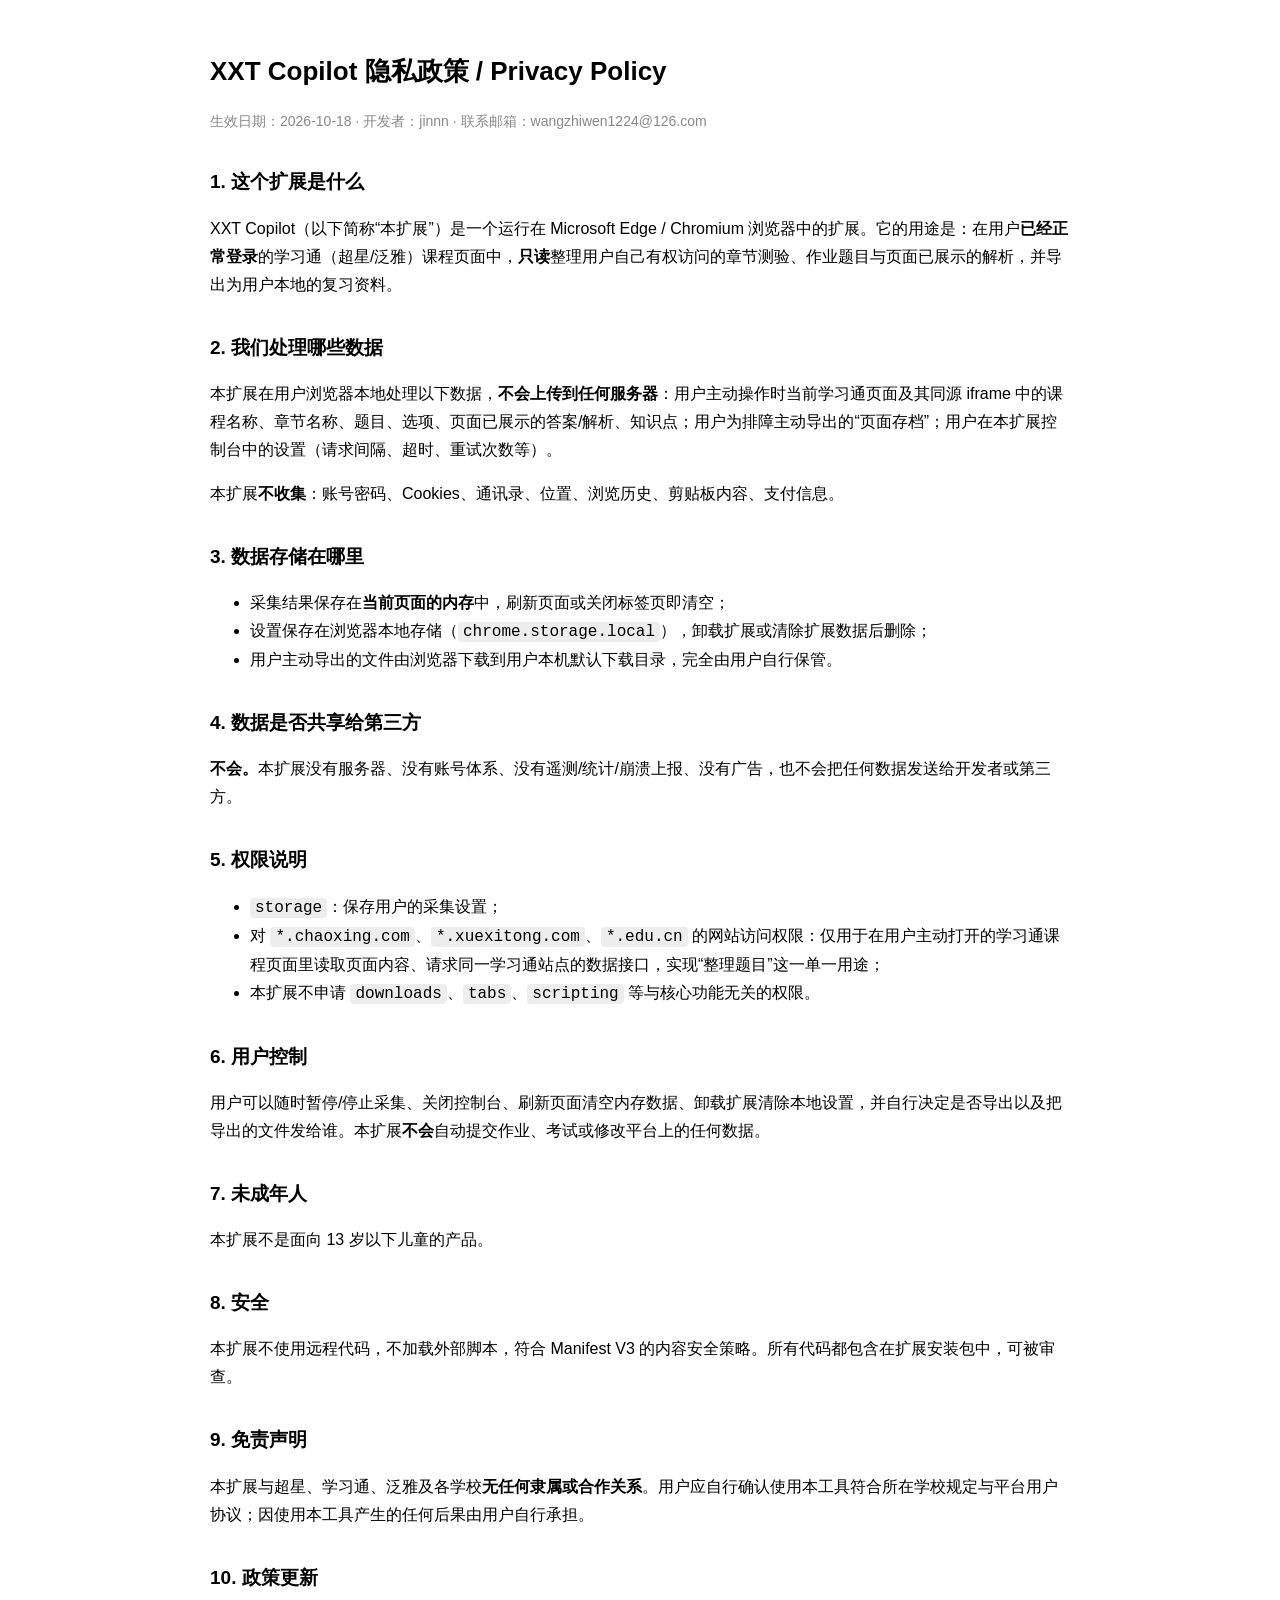
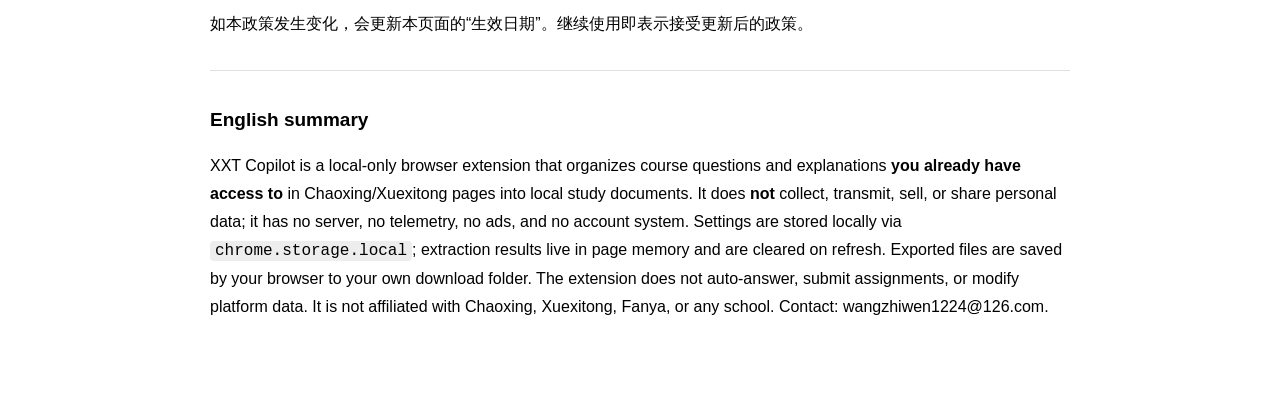
==== docs/index.html @ 4da31ac9 "Update privacy policy with publisher jinnn and contact email; add privacy page index for GitHub Page" ====
<!DOCTYPE html>
<html lang="zh-CN">
<head>
  <meta charset="utf-8">
  <meta name="viewport" content="width=device-width, initial-scale=1">
  <title>XXT Copilot 隐私政策 / Privacy Policy</title>
  <style>
    :root { color-scheme: light dark; }
    body { max-width: 860px; margin: 0 auto; padding: 32px 20px 64px; font: 16px/1.75 -apple-system, BlinkMacSystemFont, "Segoe UI", "Microsoft YaHei", sans-serif; }
    h1 { font-size: 26px; margin-bottom: 4px; }
    h2 { font-size: 19px; margin-top: 32px; }
    .meta { color: #888; font-size: 14px; }
    code { background: rgba(127,127,127,.14); padding: 1px 5px; border-radius: 4px; }
    hr { border: 0; border-top: 1px solid rgba(127,127,127,.25); margin: 32px 0; }
    @media (prefers-color-scheme: dark) { body { background: #17171f; color: #e8e8ef; } }
  </style>
</head>
<body>
  <h1>XXT Copilot 隐私政策 / Privacy Policy</h1>
  <p class="meta">生效日期：2026-10-18 · 开发者：jinnn · 联系邮箱：wangzhiwen1224@126.com</p>

  <h2>1. 这个扩展是什么</h2>
  <p>XXT Copilot（以下简称“本扩展”）是一个运行在 Microsoft Edge / Chromium 浏览器中的扩展。它的用途是：在用户<strong>已经正常登录</strong>的学习通（超星/泛雅）课程页面中，<strong>只读</strong>整理用户自己有权访问的章节测验、作业题目与页面已展示的解析，并导出为用户本地的复习资料。</p>

  <h2>2. 我们处理哪些数据</h2>
  <p>本扩展在用户浏览器本地处理以下数据，<strong>不会上传到任何服务器</strong>：用户主动操作时当前学习通页面及其同源 iframe 中的课程名称、章节名称、题目、选项、页面已展示的答案/解析、知识点；用户为排障主动导出的“页面存档”；用户在本扩展控制台中的设置（请求间隔、超时、重试次数等）。</p>
  <p>本扩展<strong>不收集</strong>：账号密码、Cookies、通讯录、位置、浏览历史、剪贴板内容、支付信息。</p>

  <h2>3. 数据存储在哪里</h2>
  <ul>
    <li>采集结果保存在<strong>当前页面的内存</strong>中，刷新页面或关闭标签页即清空；</li>
    <li>设置保存在浏览器本地存储（<code>chrome.storage.local</code>），卸载扩展或清除扩展数据后删除；</li>
    <li>用户主动导出的文件由浏览器下载到用户本机默认下载目录，完全由用户自行保管。</li>
  </ul>

  <h2>4. 数据是否共享给第三方</h2>
  <p><strong>不会。</strong>本扩展没有服务器、没有账号体系、没有遥测/统计/崩溃上报、没有广告，也不会把任何数据发送给开发者或第三方。</p>

  <h2>5. 权限说明</h2>
  <ul>
    <li><code>storage</code>：保存用户的采集设置；</li>
    <li>对 <code>*.chaoxing.com</code>、<code>*.xuexitong.com</code>、<code>*.edu.cn</code> 的网站访问权限：仅用于在用户主动打开的学习通课程页面里读取页面内容、请求同一学习通站点的数据接口，实现“整理题目”这一单一用途；</li>
    <li>本扩展不申请 <code>downloads</code>、<code>tabs</code>、<code>scripting</code> 等与核心功能无关的权限。</li>
  </ul>

  <h2>6. 用户控制</h2>
  <p>用户可以随时暂停/停止采集、关闭控制台、刷新页面清空内存数据、卸载扩展清除本地设置，并自行决定是否导出以及把导出的文件发给谁。本扩展<strong>不会</strong>自动提交作业、考试或修改平台上的任何数据。</p>

  <h2>7. 未成年人</h2>
  <p>本扩展不是面向 13 岁以下儿童的产品。</p>

  <h2>8. 安全</h2>
  <p>本扩展不使用远程代码，不加载外部脚本，符合 Manifest V3 的内容安全策略。所有代码都包含在扩展安装包中，可被审查。</p>

  <h2>9. 免责声明</h2>
  <p>本扩展与超星、学习通、泛雅及各学校<strong>无任何隶属或合作关系</strong>。用户应自行确认使用本工具符合所在学校规定与平台用户协议；因使用本工具产生的任何后果由用户自行承担。</p>

  <h2>10. 政策更新</h2>
  <p>如本政策发生变化，会更新本页面的“生效日期”。继续使用即表示接受更新后的政策。</p>

  <hr>

  <h2>English summary</h2>
  <p>XXT Copilot is a local-only browser extension that organizes course questions and explanations <strong>you already have access to</strong> in Chaoxing/Xuexitong pages into local study documents. It does <strong>not</strong> collect, transmit, sell, or share personal data; it has no server, no telemetry, no ads, and no account system. Settings are stored locally via <code>chrome.storage.local</code>; extraction results live in page memory and are cleared on refresh. Exported files are saved by your browser to your own download folder. The extension does not auto-answer, submit assignments, or modify platform data. It is not affiliated with Chaoxing, Xuexitong, Fanya, or any school. Contact: wangzhiwen1224@126.com.</p>
</body>
</html>
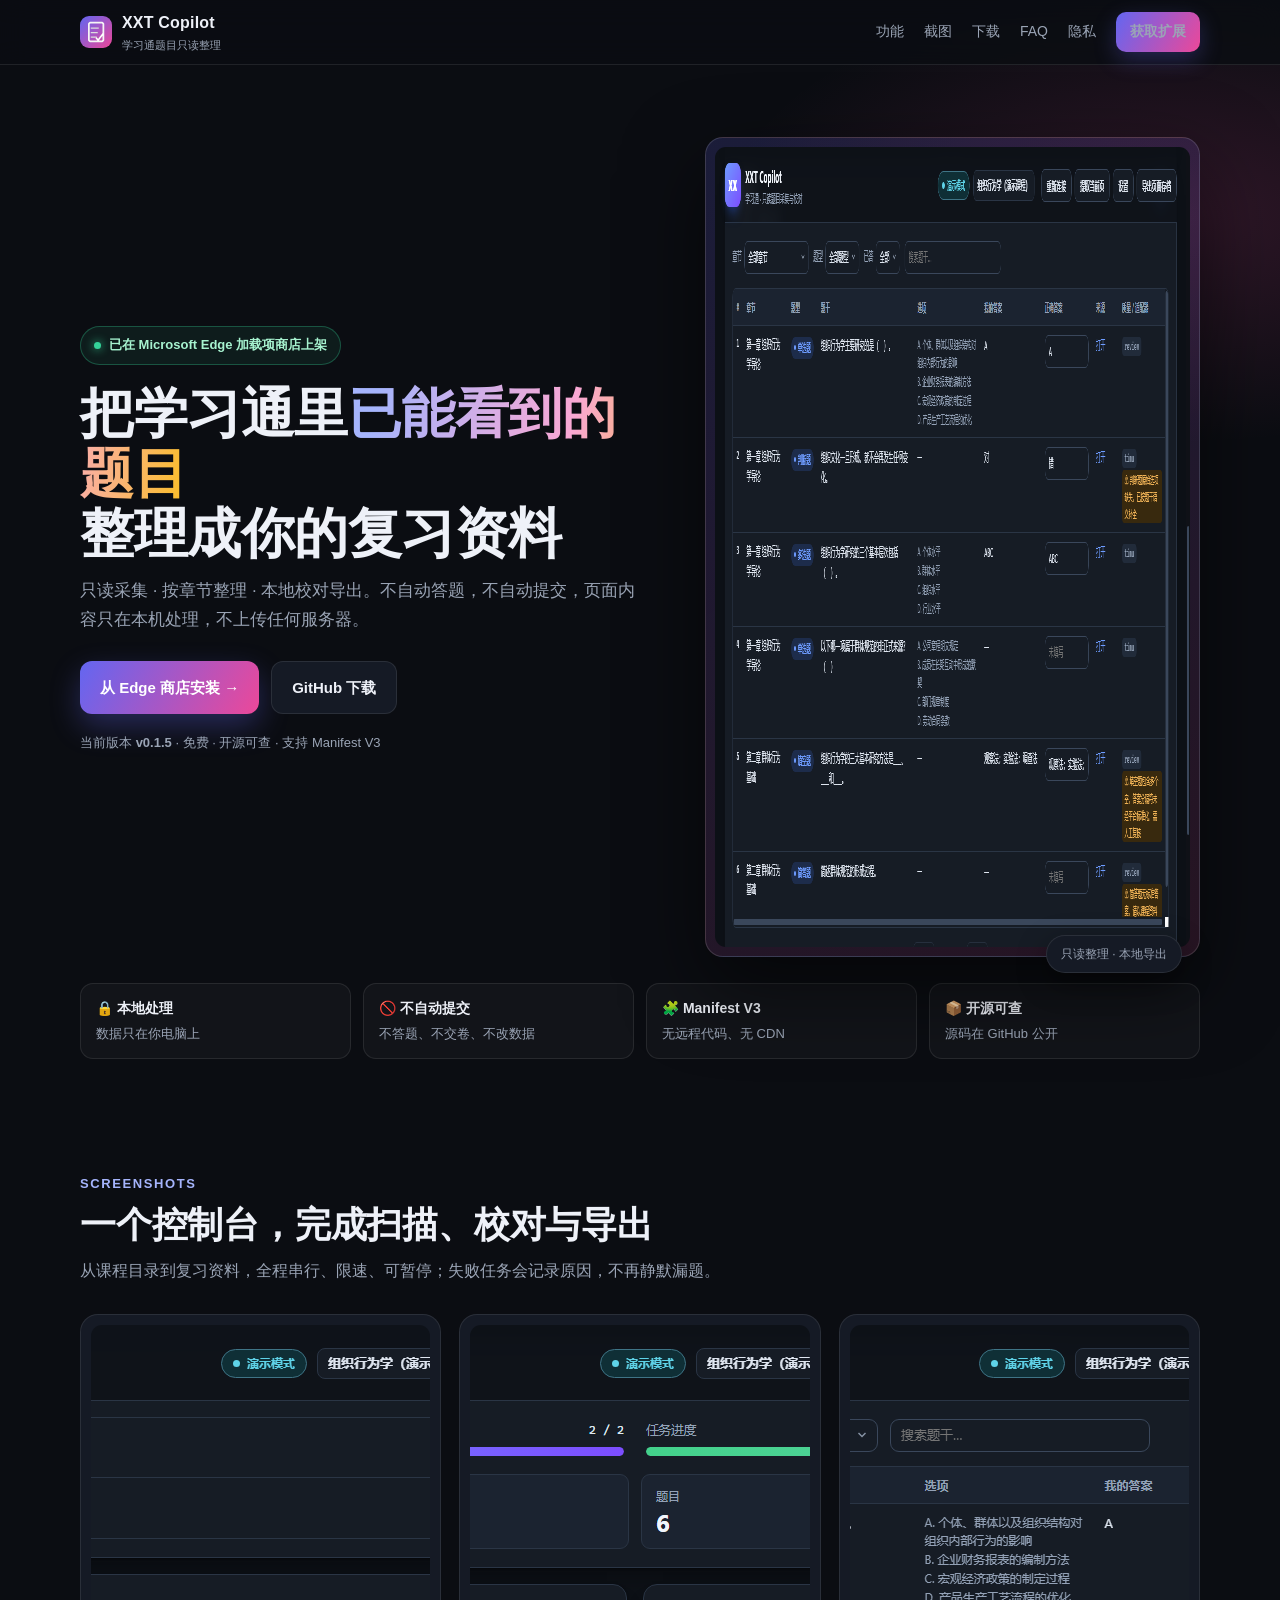
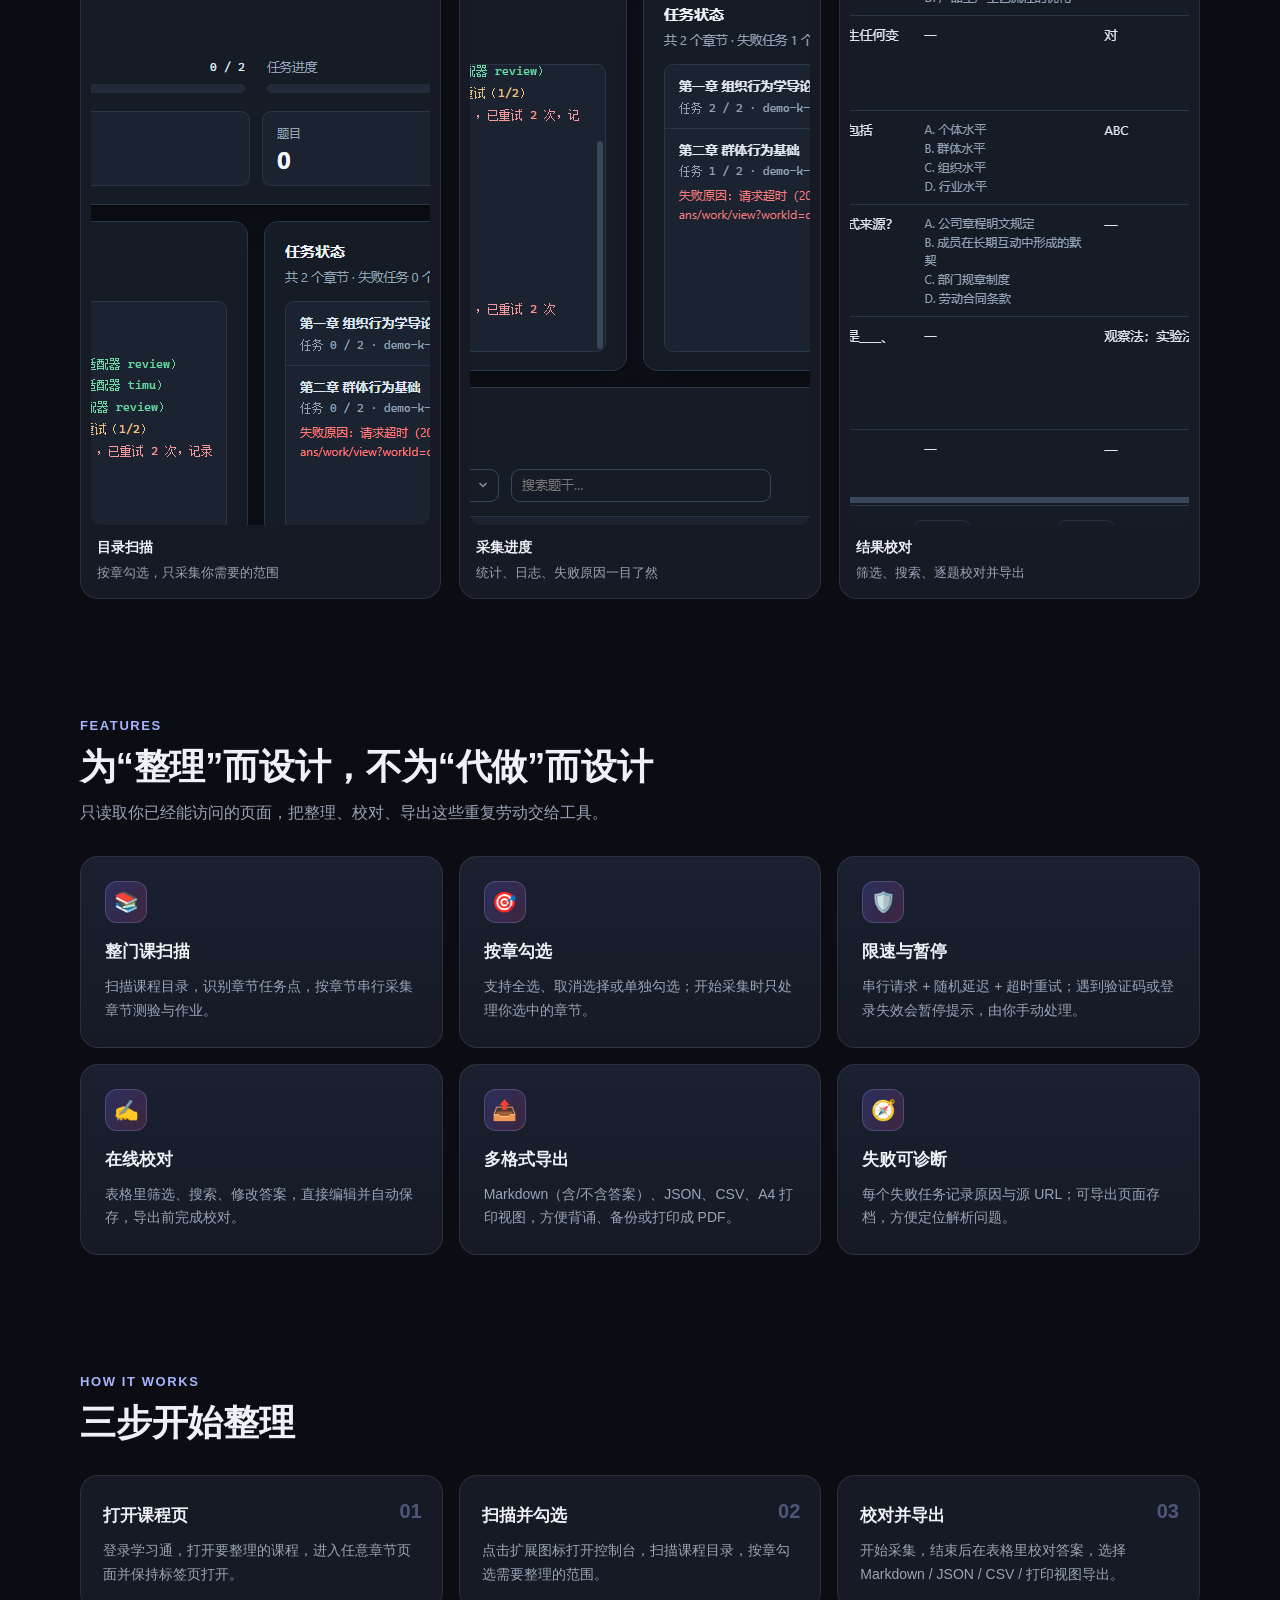
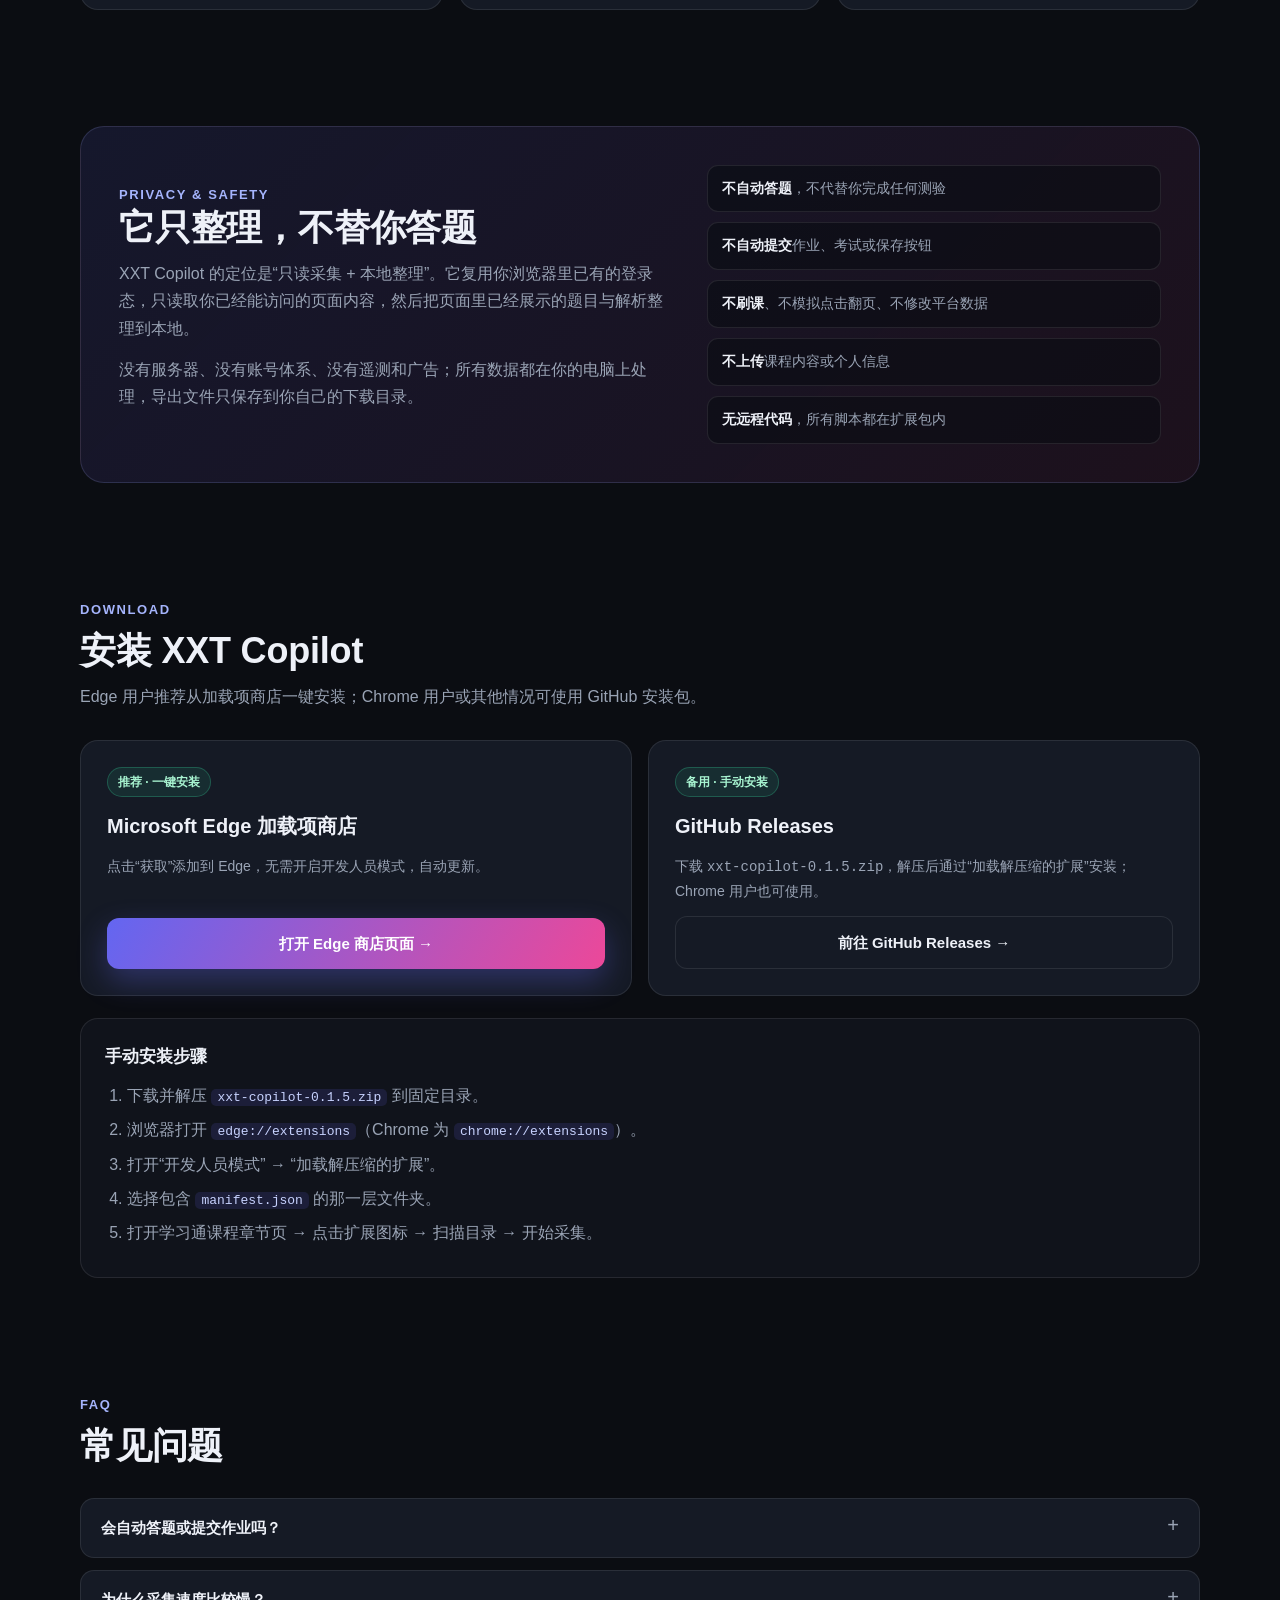
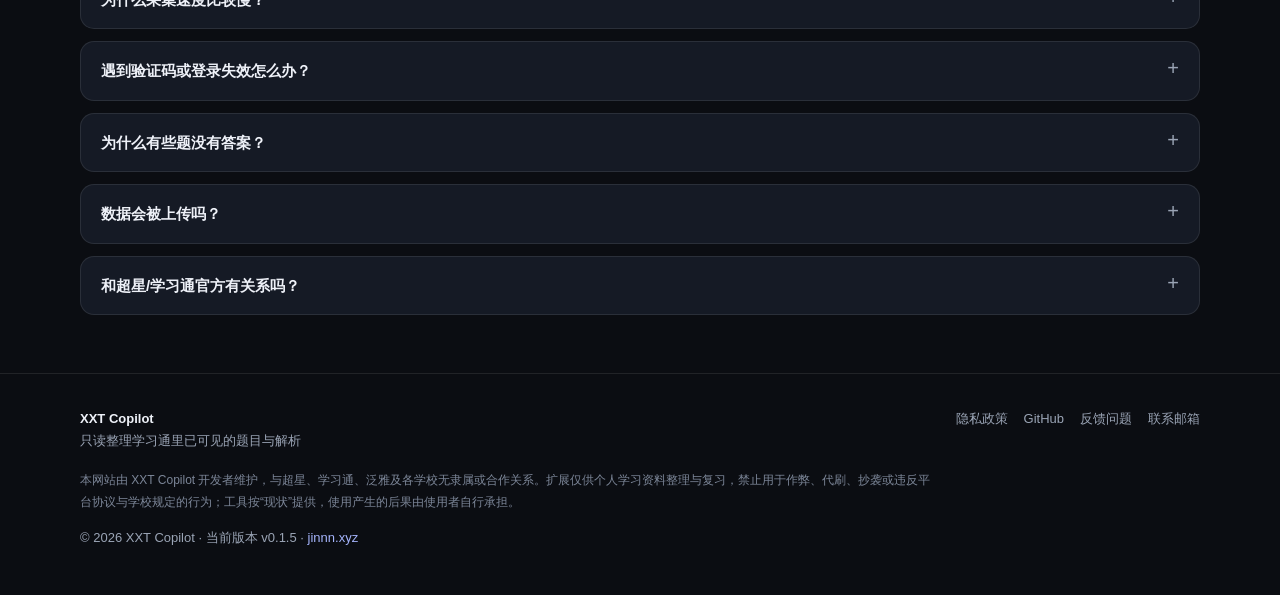
==== commit 22472285: "site: build XXT Copilot landing page and Chrome store image assets; prep custom domain" ====
--- a/docs/index.html
+++ b/docs/index.html
@@ -3,64 +3,262 @@
 <head>
   <meta charset="utf-8">
   <meta name="viewport" content="width=device-width, initial-scale=1">
-  <title>XXT Copilot 隐私政策 / Privacy Policy</title>
-  <style>
-    :root { color-scheme: light dark; }
-    body { max-width: 860px; margin: 0 auto; padding: 32px 20px 64px; font: 16px/1.75 -apple-system, BlinkMacSystemFont, "Segoe UI", "Microsoft YaHei", sans-serif; }
-    h1 { font-size: 26px; margin-bottom: 4px; }
-    h2 { font-size: 19px; margin-top: 32px; }
-    .meta { color: #888; font-size: 14px; }
-    code { background: rgba(127,127,127,.14); padding: 1px 5px; border-radius: 4px; }
-    hr { border: 0; border-top: 1px solid rgba(127,127,127,.25); margin: 32px 0; }
-    @media (prefers-color-scheme: dark) { body { background: #17171f; color: #e8e8ef; } }
-  </style>
+  <title>XXT Copilot —— 学习通题目只读整理工具</title>
+  <meta name="description" content="XXT Copilot 是一个只读的课程题目整理扩展：把学习通（超星/泛雅）课程中已可见的题目与解析按章节整理，导出 Markdown/JSON/CSV/打印版。不自动答题、不自动提交，数据只在本机处理。">
+  <meta name="theme-color" content="#0b0d12">
+  <link rel="canonical" href="https://jinnn.xyz/">
+  <link rel="icon" type="image/png" href="assets/logo-128.png">
+  <link rel="stylesheet" href="assets/site.css">
+  <meta property="og:type" content="website">
+  <meta property="og:title" content="XXT Copilot —— 学习通题目只读整理工具">
+  <meta property="og:description" content="只读采集 · 按章节整理 · 本地校对导出。不自动答题，不自动提交，数据不上传。">
+  <meta property="og:url" content="https://jinnn.xyz/">
+  <meta property="og:image" content="https://jinnn.xyz/assets/og-cover.png">
+  <meta name="twitter:card" content="summary_large_image">
 </head>
 <body>
-  <h1>XXT Copilot 隐私政策 / Privacy Policy</h1>
-  <p class="meta">生效日期：2026-10-18 · 开发者：jinnn · 联系邮箱：wangzhiwen1224@126.com</p>
-
-  <h2>1. 这个扩展是什么</h2>
-  <p>XXT Copilot（以下简称“本扩展”）是一个运行在 Microsoft Edge / Chromium 浏览器中的扩展。它的用途是：在用户<strong>已经正常登录</strong>的学习通（超星/泛雅）课程页面中，<strong>只读</strong>整理用户自己有权访问的章节测验、作业题目与页面已展示的解析，并导出为用户本地的复习资料。</p>
-
-  <h2>2. 我们处理哪些数据</h2>
-  <p>本扩展在用户浏览器本地处理以下数据，<strong>不会上传到任何服务器</strong>：用户主动操作时当前学习通页面及其同源 iframe 中的课程名称、章节名称、题目、选项、页面已展示的答案/解析、知识点；用户为排障主动导出的“页面存档”；用户在本扩展控制台中的设置（请求间隔、超时、重试次数等）。</p>
-  <p>本扩展<strong>不收集</strong>：账号密码、Cookies、通讯录、位置、浏览历史、剪贴板内容、支付信息。</p>
-
-  <h2>3. 数据存储在哪里</h2>
-  <ul>
-    <li>采集结果保存在<strong>当前页面的内存</strong>中，刷新页面或关闭标签页即清空；</li>
-    <li>设置保存在浏览器本地存储（<code>chrome.storage.local</code>），卸载扩展或清除扩展数据后删除；</li>
-    <li>用户主动导出的文件由浏览器下载到用户本机默认下载目录，完全由用户自行保管。</li>
-  </ul>
-
-  <h2>4. 数据是否共享给第三方</h2>
-  <p><strong>不会。</strong>本扩展没有服务器、没有账号体系、没有遥测/统计/崩溃上报、没有广告，也不会把任何数据发送给开发者或第三方。</p>
-
-  <h2>5. 权限说明</h2>
-  <ul>
-    <li><code>storage</code>：保存用户的采集设置；</li>
-    <li>对 <code>*.chaoxing.com</code>、<code>*.xuexitong.com</code>、<code>*.edu.cn</code> 的网站访问权限：仅用于在用户主动打开的学习通课程页面里读取页面内容、请求同一学习通站点的数据接口，实现“整理题目”这一单一用途；</li>
-    <li>本扩展不申请 <code>downloads</code>、<code>tabs</code>、<code>scripting</code> 等与核心功能无关的权限。</li>
-  </ul>
-
-  <h2>6. 用户控制</h2>
-  <p>用户可以随时暂停/停止采集、关闭控制台、刷新页面清空内存数据、卸载扩展清除本地设置，并自行决定是否导出以及把导出的文件发给谁。本扩展<strong>不会</strong>自动提交作业、考试或修改平台上的任何数据。</p>
-
-  <h2>7. 未成年人</h2>
-  <p>本扩展不是面向 13 岁以下儿童的产品。</p>
-
-  <h2>8. 安全</h2>
-  <p>本扩展不使用远程代码，不加载外部脚本，符合 Manifest V3 的内容安全策略。所有代码都包含在扩展安装包中，可被审查。</p>
-
-  <h2>9. 免责声明</h2>
-  <p>本扩展与超星、学习通、泛雅及各学校<strong>无任何隶属或合作关系</strong>。用户应自行确认使用本工具符合所在学校规定与平台用户协议；因使用本工具产生的任何后果由用户自行承担。</p>
-
-  <h2>10. 政策更新</h2>
-  <p>如本政策发生变化，会更新本页面的“生效日期”。继续使用即表示接受更新后的政策。</p>
-
-  <hr>
-
-  <h2>English summary</h2>
-  <p>XXT Copilot is a local-only browser extension that organizes course questions and explanations <strong>you already have access to</strong> in Chaoxing/Xuexitong pages into local study documents. It does <strong>not</strong> collect, transmit, sell, or share personal data; it has no server, no telemetry, no ads, and no account system. Settings are stored locally via <code>chrome.storage.local</code>; extraction results live in page memory and are cleared on refresh. Exported files are saved by your browser to your own download folder. The extension does not auto-answer, submit assignments, or modify platform data. It is not affiliated with Chaoxing, Xuexitong, Fanya, or any school. Contact: wangzhiwen1224@126.com.</p>
+
+<nav class="nav">
+  <div class="nav-inner">
+    <a class="brand" href="./">
+      <img src="assets/logo-128.png" alt="XXT Copilot">
+      <span>XXT Copilot<small>学习通题目只读整理</small></span>
+    </a>
+    <div class="nav-links">
+      <a href="#features">功能</a>
+      <a href="#screenshots">截图</a>
+      <a href="#download">下载</a>
+      <a href="#faq">FAQ</a>
+      <a href="privacy-policy.html">隐私</a>
+      <a class="nav-cta" href="https://microsoftedge.microsoft.com/addons/detail/afapjlkkkkkodlmamfeknfhnlkjaenih" target="_blank" rel="noopener">获取扩展</a>
+    </div>
+  </div>
+</nav>
+
+<header class="hero">
+  <div class="wrap hero-grid">
+    <div>
+      <span class="pill"><span class="dot"></span> 已在 Microsoft Edge 加载项商店上架</span>
+      <h1>把学习通里<span class="grad">已能看到的题目</span><br>整理成你的复习资料</h1>
+      <p class="lead">只读采集 · 按章节整理 · 本地校对导出。不自动答题，不自动提交，页面内容只在本机处理，不上传任何服务器。</p>
+      <div class="hero-actions">
+        <a class="btn btn-primary" href="https://microsoftedge.microsoft.com/addons/detail/afapjlkkkkkodlmamfeknfhnlkjaenih" target="_blank" rel="noopener">从 Edge 商店安装 →</a>
+        <a class="btn" href="https://github.com/luongthimydieu/xxt-copilot/releases/latest" target="_blank" rel="noopener">GitHub 下载</a>
+      </div>
+      <p class="hero-note">当前版本 <b>v0.1.5</b> · 免费 · 开源可查 · 支持 Manifest V3</p>
+    </div>
+    <div class="hero-art">
+      <div class="shot-frame">
+        <img src="assets/screenshot-3-results-1280x800.png" alt="XXT Copilot 题目校对表格界面" width="1280" height="800">
+      </div>
+    </div>
+  </div>
+  <div class="wrap trust">
+    <div><b>🔒 本地处理</b>数据只在你电脑上</div>
+    <div><b>🚫 不自动提交</b>不答题、不交卷、不改数据</div>
+    <div><b>🧩 Manifest V3</b>无远程代码、无 CDN</div>
+    <div><b>📦 开源可查</b>源码在 GitHub 公开</div>
+  </div>
+</header>
+
+<section id="screenshots">
+  <div class="wrap">
+    <div class="sec-head">
+      <div class="eyebrow">Screenshots</div>
+      <h2>一个控制台，完成扫描、校对与导出</h2>
+      <p>从课程目录到复习资料，全程串行、限速、可暂停；失败任务会记录原因，不再静默漏题。</p>
+    </div>
+    <div class="shots">
+      <div class="shot">
+        <img src="assets/screenshot-1-catalog-1280x800.png" alt="扫描课程目录并勾选章节" loading="lazy" width="1280" height="800">
+        <p><b>目录扫描</b>按章勾选，只采集你需要的范围</p>
+      </div>
+      <div class="shot">
+        <img src="assets/screenshot-2-progress-1280x800.png" alt="采集进度、统计卡片与运行日志" loading="lazy" width="1280" height="800">
+        <p><b>采集进度</b>统计、日志、失败原因一目了然</p>
+      </div>
+      <div class="shot">
+        <img src="assets/screenshot-3-results-1280x800.png" alt="题目校对表格，含选项与正确答案" loading="lazy" width="1280" height="800">
+        <p><b>结果校对</b>筛选、搜索、逐题校对并导出</p>
+      </div>
+    </div>
+  </div>
+</section>
+
+<section id="features">
+  <div class="wrap">
+    <div class="sec-head">
+      <div class="eyebrow">Features</div>
+      <h2>为“整理”而设计，不为“代做”而设计</h2>
+      <p>只读取你已经能访问的页面，把整理、校对、导出这些重复劳动交给工具。</p>
+    </div>
+    <div class="features">
+      <div class="feature">
+        <div class="ico">📚</div>
+        <h3>整门课扫描</h3>
+        <p>扫描课程目录，识别章节任务点，按章节串行采集章节测验与作业。</p>
+      </div>
+      <div class="feature">
+        <div class="ico">🎯</div>
+        <h3>按章勾选</h3>
+        <p>支持全选、取消选择或单独勾选；开始采集时只处理你选中的章节。</p>
+      </div>
+      <div class="feature">
+        <div class="ico">🛡️</div>
+        <h3>限速与暂停</h3>
+        <p>串行请求 + 随机延迟 + 超时重试；遇到验证码或登录失效会暂停提示，由你手动处理。</p>
+      </div>
+      <div class="feature">
+        <div class="ico">✍️</div>
+        <h3>在线校对</h3>
+        <p>表格里筛选、搜索、修改答案，直接编辑并自动保存，导出前完成校对。</p>
+      </div>
+      <div class="feature">
+        <div class="ico">📤</div>
+        <h3>多格式导出</h3>
+        <p>Markdown（含/不含答案）、JSON、CSV、A4 打印视图，方便背诵、备份或打印成 PDF。</p>
+      </div>
+      <div class="feature">
+        <div class="ico">🧭</div>
+        <h3>失败可诊断</h3>
+        <p>每个失败任务记录原因与源 URL；可导出页面存档，方便定位解析问题。</p>
+      </div>
+    </div>
+  </div>
+</section>
+
+<section>
+  <div class="wrap">
+    <div class="sec-head">
+      <div class="eyebrow">How it works</div>
+      <h2>三步开始整理</h2>
+    </div>
+    <div class="steps">
+      <div class="step">
+        <h3>打开课程页</h3>
+        <p>登录学习通，打开要整理的课程，进入任意章节页面并保持标签页打开。</p>
+      </div>
+      <div class="step">
+        <h3>扫描并勾选</h3>
+        <p>点击扩展图标打开控制台，扫描课程目录，按章勾选需要整理的范围。</p>
+      </div>
+      <div class="step">
+        <h3>校对并导出</h3>
+        <p>开始采集，结束后在表格里校对答案，选择 Markdown / JSON / CSV / 打印视图导出。</p>
+      </div>
+    </div>
+  </div>
+</section>
+
+<section>
+  <div class="wrap">
+    <div class="safety">
+      <div class="safety-grid">
+        <div>
+          <div class="eyebrow">Privacy &amp; Safety</div>
+          <h2>它只整理，不替你答题</h2>
+          <p>XXT Copilot 的定位是“只读采集 + 本地整理”。它复用你浏览器里已有的登录态，只读取你已经能访问的页面内容，然后把页面里已经展示的题目与解析整理到本地。</p>
+          <p>没有服务器、没有账号体系、没有遥测和广告；所有数据都在你的电脑上处理，导出文件只保存到你自己的下载目录。</p>
+        </div>
+        <ul class="checks">
+          <li><b>不自动答题</b>，不代替你完成任何测验</li>
+          <li><b>不自动提交</b>作业、考试或保存按钮</li>
+          <li><b>不刷课</b>、不模拟点击翻页、不修改平台数据</li>
+          <li><b>不上传</b>课程内容或个人信息</li>
+          <li><b>无远程代码</b>，所有脚本都在扩展包内</li>
+        </ul>
+      </div>
+    </div>
+  </div>
+</section>
+
+<section id="download">
+  <div class="wrap">
+    <div class="sec-head">
+      <div class="eyebrow">Download</div>
+      <h2>安装 XXT Copilot</h2>
+      <p>Edge 用户推荐从加载项商店一键安装；Chrome 用户或其他情况可使用 GitHub 安装包。</p>
+    </div>
+    <div class="download-grid">
+      <div class="dl">
+        <span class="tag">推荐 · 一键安装</span>
+        <h3>Microsoft Edge 加载项商店</h3>
+        <p>点击“获取”添加到 Edge，无需开启开发人员模式，自动更新。</p>
+        <a class="btn btn-primary" href="https://microsoftedge.microsoft.com/addons/detail/afapjlkkkkkodlmamfeknfhnlkjaenih" target="_blank" rel="noopener">打开 Edge 商店页面 →</a>
+      </div>
+      <div class="dl">
+        <span class="tag">备用 · 手动安装</span>
+        <h3>GitHub Releases</h3>
+        <p>下载 <code>xxt-copilot-0.1.5.zip</code>，解压后通过“加载解压缩的扩展”安装；Chrome 用户也可使用。</p>
+        <a class="btn" href="https://github.com/luongthimydieu/xxt-copilot/releases/latest" target="_blank" rel="noopener">前往 GitHub Releases →</a>
+      </div>
+    </div>
+    <div class="manual">
+      <h3>手动安装步骤</h3>
+      <ol>
+        <li>下载并解压 <code>xxt-copilot-0.1.5.zip</code> 到固定目录。</li>
+        <li>浏览器打开 <code>edge://extensions</code>（Chrome 为 <code>chrome://extensions</code>）。</li>
+        <li>打开“开发人员模式” → “加载解压缩的扩展”。</li>
+        <li>选择包含 <code>manifest.json</code> 的那一层文件夹。</li>
+        <li>打开学习通课程章节页 → 点击扩展图标 → 扫描目录 → 开始采集。</li>
+      </ol>
+    </div>
+  </div>
+</section>
+
+<section id="faq">
+  <div class="wrap">
+    <div class="sec-head">
+      <div class="eyebrow">FAQ</div>
+      <h2>常见问题</h2>
+    </div>
+    <div class="faq">
+      <details>
+        <summary>会自动答题或提交作业吗？</summary>
+        <p>不会。扩展只读取页面和接口数据，在本地整理；从不点击提交、交卷、保存作业等按钮，也不会修改平台上的任何数据。</p>
+      </details>
+      <details>
+        <summary>为什么采集速度比较慢？</summary>
+        <p>为了降低平台压力和账号风险，扩展采用串行请求、随机延迟、超时与有限重试。整门课可能需要几分钟，建议保持默认限速。</p>
+      </details>
+      <details>
+        <summary>遇到验证码或登录失效怎么办？</summary>
+        <p>扩展会暂停并提示原因，不会强行继续。手动完成验证或重新登录学习通后，刷新课程页并在控制台点“继续”或“重新连接”。</p>
+      </details>
+      <details>
+        <summary>为什么有些题没有答案？</summary>
+        <p>平台只在部分页面或部分状态下展示官方答案；页面上没有展示的答案无法采集，会留空，由你在校对区手动补充。</p>
+      </details>
+      <details>
+        <summary>数据会被上传吗？</summary>
+        <p>不会。扩展没有服务器，没有遥测和广告；采集结果保存在页面内存，设置保存在浏览器本地存储，导出文件只写到你的默认下载目录。</p>
+      </details>
+      <details>
+        <summary>和超星/学习通官方有关系吗？</summary>
+        <p>没有。这是一个独立的个人开发工具，与超星、学习通、泛雅及各学校无隶属或合作关系。请遵守平台用户协议与学校规定，仅用于个人复习整理。</p>
+      </details>
+    </div>
+  </div>
+</section>
+
+<footer>
+  <div class="wrap">
+    <div class="foot">
+      <div>
+        <strong style="color:var(--text)">XXT Copilot</strong>
+        <div>只读整理学习通里已可见的题目与解析</div>
+      </div>
+      <div class="foot-links">
+        <a href="privacy-policy.html">隐私政策</a>
+        <a href="https://github.com/luongthimydieu/xxt-copilot" target="_blank" rel="noopener">GitHub</a>
+        <a href="https://github.com/luongthimydieu/xxt-copilot/issues" target="_blank" rel="noopener">反馈问题</a>
+        <a href="mailto:wangzhiwen1224@126.com">联系邮箱</a>
+      </div>
+    </div>
+    <p class="disclaimer">本网站由 XXT Copilot 开发者维护，与超星、学习通、泛雅及各学校无隶属或合作关系。扩展仅供个人学习资料整理与复习，禁止用于作弊、代刷、抄袭或违反平台协议与学校规定的行为；工具按“现状”提供，使用产生的后果由使用者自行承担。</p>
+    <p style="margin:14px 0 0">© 2026 XXT Copilot · 当前版本 v0.1.5 · <a href="https://jinnn.xyz/">jinnn.xyz</a></p>
+  </div>
+</footer>
+
 </body>
 </html>
--- a/docs/assets/site.css
+++ b/docs/assets/site.css
@@ -0,0 +1,248 @@
+:root {
+  --bg: #0b0d12;
+  --bg-soft: #10131b;
+  --card: #151a25;
+  --card-2: #1a2030;
+  --line: rgba(255, 255, 255, 0.09);
+  --text: #eef1f8;
+  --muted: #9aa4b5;
+  --indigo: #6366f1;
+  --pink: #ec4899;
+  --green: #34d399;
+  --amber: #fbbf24;
+  --radius: 18px;
+  --max: 1120px;
+}
+
+* { box-sizing: border-box; }
+
+html { scroll-behavior: smooth; }
+
+body {
+  margin: 0;
+  background:
+    radial-gradient(900px 420px at 12% -8%, rgba(99, 102, 241, 0.22), transparent 62%),
+    radial-gradient(760px 380px at 92% 4%, rgba(236, 72, 153, 0.16), transparent 60%),
+    var(--bg);
+  color: var(--text);
+  font-family: -apple-system, BlinkMacSystemFont, "Segoe UI", "PingFang SC", "Hiragino Sans GB", "Microsoft YaHei", sans-serif;
+  line-height: 1.7;
+  -webkit-font-smoothing: antialiased;
+}
+
+a { color: #a5b4fc; text-decoration: none; }
+a:hover { color: #c7d2fe; }
+
+img { max-width: 100%; display: block; }
+
+.wrap { width: min(var(--max), calc(100% - 40px)); margin: 0 auto; }
+
+/* ---------- nav ---------- */
+.nav {
+  position: sticky;
+  top: 0;
+  z-index: 20;
+  backdrop-filter: blur(14px);
+  background: rgba(11, 13, 18, 0.78);
+  border-bottom: 1px solid var(--line);
+}
+.nav-inner {
+  width: min(var(--max), calc(100% - 40px));
+  margin: 0 auto;
+  height: 64px;
+  display: flex;
+  align-items: center;
+  gap: 14px;
+}
+.brand { display: flex; align-items: center; gap: 10px; color: var(--text); font-weight: 800; letter-spacing: 0.2px; }
+.brand img { width: 32px; height: 32px; border-radius: 9px; }
+.brand small { display: block; font-size: 11px; color: var(--muted); font-weight: 500; letter-spacing: 0; }
+.nav-links { display: flex; gap: 20px; margin-left: auto; align-items: center; }
+.nav-links a { color: var(--muted); font-size: 14px; }
+.nav-links a:hover { color: var(--text); }
+.nav-cta {
+  display: inline-flex;
+  align-items: center;
+  gap: 7px;
+  padding: 8px 14px;
+  border-radius: 10px;
+  font-size: 13px;
+  font-weight: 700;
+  color: #fff;
+  background: linear-gradient(120deg, var(--indigo), var(--pink));
+  box-shadow: 0 8px 22px rgba(99, 102, 241, 0.28);
+}
+
+/* ---------- hero ---------- */
+.hero { padding: 72px 0 48px; }
+.hero-grid { display: grid; grid-template-columns: 1.08fr 0.92fr; gap: 44px; align-items: center; }
+.pill {
+  display: inline-flex;
+  align-items: center;
+  gap: 8px;
+  padding: 7px 13px;
+  border: 1px solid rgba(52, 211, 153, 0.3);
+  background: rgba(52, 211, 153, 0.08);
+  color: #a7f3d0;
+  border-radius: 999px;
+  font-size: 13px;
+  font-weight: 600;
+}
+.pill .dot { width: 7px; height: 7px; border-radius: 50%; background: var(--green); box-shadow: 0 0 10px var(--green); }
+h1 {
+  margin: 18px 0 14px;
+  font-size: clamp(34px, 4.2vw, 58px);
+  line-height: 1.12;
+  letter-spacing: -0.5px;
+}
+.grad { background: linear-gradient(100deg, #a5b4fc 8%, #f9a8d4 60%, #fbbf24 100%); -webkit-background-clip: text; background-clip: text; color: transparent; }
+.lead { color: var(--muted); font-size: 17px; margin: 0 0 26px; max-width: 560px; }
+.hero-actions { display: flex; flex-wrap: wrap; gap: 12px; }
+.btn {
+  display: inline-flex;
+  align-items: center;
+  justify-content: center;
+  gap: 8px;
+  padding: 13px 20px;
+  border-radius: 12px;
+  font-size: 15px;
+  font-weight: 700;
+  border: 1px solid var(--line);
+  color: var(--text);
+  background: var(--card);
+  transition: transform 0.12s ease, border-color 0.12s ease;
+}
+.btn:hover { transform: translateY(-1px); border-color: rgba(255, 255, 255, 0.22); color: var(--text); }
+.btn-primary {
+  color: #fff;
+  border: 0;
+  background: linear-gradient(120deg, var(--indigo), var(--pink));
+  box-shadow: 0 12px 30px rgba(99, 102, 241, 0.32);
+}
+.btn-ghost { color: var(--muted); background: transparent; }
+.hero-note { margin-top: 18px; color: var(--muted); font-size: 13px; }
+.hero-note a { color: #c7d2fe; }
+
+.hero-art { position: relative; }
+.shot-frame {
+  border-radius: 18px;
+  border: 1px solid rgba(255, 255, 255, 0.14);
+  background: linear-gradient(150deg, rgba(99, 102, 241, 0.18), rgba(236, 72, 153, 0.12));
+  padding: 9px;
+  box-shadow: 0 30px 80px rgba(0, 0, 0, 0.55);
+  overflow: hidden;
+}
+.shot-frame img { border-radius: 11px; }
+.hero-art::after {
+  content: "只读整理 · 本地导出";
+  position: absolute;
+  right: 18px;
+  bottom: -16px;
+  padding: 8px 14px;
+  border-radius: 999px;
+  background: #151a25;
+  border: 1px solid var(--line);
+  color: var(--muted);
+  font-size: 12px;
+  box-shadow: 0 10px 30px rgba(0, 0, 0, 0.4);
+}
+
+/* ---------- trust ---------- */
+.trust { display: grid; grid-template-columns: repeat(4, 1fr); gap: 12px; padding: 26px 0 8px; }
+.trust div { background: rgba(255, 255, 255, 0.03); border: 1px solid var(--line); border-radius: 13px; padding: 13px 15px; color: var(--muted); font-size: 13px; }
+.trust b { display: block; color: var(--text); font-size: 14px; margin-bottom: 2px; }
+
+/* ---------- sections ---------- */
+section { padding: 58px 0; }
+.sec-head { max-width: 720px; margin-bottom: 30px; }
+.eyebrow { color: #a5b4fc; font-size: 13px; font-weight: 800; letter-spacing: 1.6px; text-transform: uppercase; }
+h2 { margin: 8px 0 10px; font-size: clamp(25px, 3vw, 36px); line-height: 1.22; letter-spacing: -0.2px; }
+.sec-head p { color: var(--muted); margin: 0; }
+
+/* ---------- screenshots ---------- */
+.shots { display: grid; grid-template-columns: repeat(3, 1fr); gap: 18px; }
+.shot { background: var(--card); border: 1px solid var(--line); border-radius: var(--radius); padding: 10px; }
+.shot img { border-radius: 11px; aspect-ratio: 16 / 10; object-fit: cover; }
+.shot p { margin: 11px 6px 4px; font-size: 13px; color: var(--muted); }
+.shot b { color: var(--text); display: block; margin-bottom: 2px; font-size: 14px; }
+
+/* ---------- features ---------- */
+.features { display: grid; grid-template-columns: repeat(3, 1fr); gap: 16px; }
+.feature { background: linear-gradient(180deg, var(--card-2), var(--card)); border: 1px solid var(--line); border-radius: var(--radius); padding: 24px; }
+.feature .ico {
+  width: 42px; height: 42px; border-radius: 12px; display: grid; place-items: center;
+  background: linear-gradient(120deg, rgba(99, 102, 241, 0.24), rgba(236, 72, 153, 0.18));
+  border: 1px solid rgba(165, 180, 252, 0.24); font-size: 20px; margin-bottom: 15px;
+}
+.feature h3 { margin: 0 0 8px; font-size: 17px; }
+.feature p { margin: 0; color: var(--muted); font-size: 14px; }
+
+/* ---------- steps ---------- */
+.steps { display: grid; grid-template-columns: repeat(3, 1fr); gap: 16px; counter-reset: step; }
+.step { position: relative; background: var(--card); border: 1px solid var(--line); border-radius: var(--radius); padding: 26px 22px 22px; }
+.step::before {
+  counter-increment: step; content: "0" counter(step);
+  position: absolute; top: 18px; right: 20px; color: rgba(165, 180, 252, 0.4); font-weight: 800; font-size: 20px;
+}
+.step h3 { margin: 0 0 8px; font-size: 17px; }
+.step p { margin: 0; color: var(--muted); font-size: 14px; }
+
+/* ---------- safety ---------- */
+.safety { background: linear-gradient(135deg, rgba(99, 102, 241, 0.12), rgba(236, 72, 153, 0.08)); border: 1px solid rgba(165, 180, 252, 0.16); border-radius: 24px; padding: 38px; }
+.safety-grid { display: grid; grid-template-columns: 1.1fr 0.9fr; gap: 34px; align-items: center; }
+.safety h2 { margin-top: 0; }
+.safety p { color: var(--muted); margin: 0 0 14px; }
+.checks { display: grid; gap: 10px; margin: 0; padding: 0; list-style: none; }
+.checks li { background: rgba(9, 12, 18, 0.55); border: 1px solid var(--line); border-radius: 11px; padding: 11px 14px; color: var(--muted); font-size: 14px; }
+.checks b { color: var(--text); }
+
+/* ---------- download ---------- */
+.download-grid { display: grid; grid-template-columns: 1fr 1fr; gap: 16px; }
+.dl {
+  background: var(--card); border: 1px solid var(--line); border-radius: var(--radius); padding: 26px;
+  display: flex; flex-direction: column; gap: 12px;
+}
+.dl .tag { align-self: flex-start; font-size: 12px; font-weight: 700; color: #a7f3d0; background: rgba(52, 211, 153, 0.1); border: 1px solid rgba(52, 211, 153, 0.28); padding: 4px 10px; border-radius: 999px; }
+.dl h3 { margin: 0; font-size: 20px; }
+.dl p { margin: 0; color: var(--muted); font-size: 14px; }
+.dl .btn { margin-top: auto; }
+.manual { margin-top: 22px; background: var(--bg-soft); border: 1px solid var(--line); border-radius: var(--radius); padding: 24px; }
+.manual h3 { margin: 0 0 10px; font-size: 17px; }
+.manual ol { margin: 0; padding-left: 22px; color: var(--muted); }
+.manual li { margin: 7px 0; }
+.manual code { color: #c7d2fe; background: rgba(99, 102, 241, 0.14); padding: 1px 6px; border-radius: 5px; font-size: 13px; }
+
+/* ---------- faq ---------- */
+.faq { display: grid; gap: 12px; }
+details { background: var(--card); border: 1px solid var(--line); border-radius: 14px; padding: 16px 20px; }
+details[open] { border-color: rgba(165, 180, 252, 0.28); }
+summary { cursor: pointer; font-weight: 700; font-size: 15px; list-style: none; display: flex; justify-content: space-between; gap: 16px; }
+summary::-webkit-details-marker { display: none; }
+summary::after { content: "+"; color: var(--muted); font-weight: 400; font-size: 20px; line-height: 1; }
+details[open] summary::after { content: "–"; }
+details p { margin: 12px 0 0; color: var(--muted); font-size: 14px; }
+
+/* ---------- footer ---------- */
+footer { border-top: 1px solid var(--line); padding: 34px 0 46px; color: var(--muted); font-size: 13px; }
+.foot { display: flex; flex-wrap: wrap; gap: 20px; justify-content: space-between; align-items: flex-start; }
+.foot a { color: var(--muted); }
+.foot a:hover { color: var(--text); }
+.foot-links { display: flex; flex-wrap: wrap; gap: 16px; }
+.disclaimer { margin-top: 18px; max-width: 860px; color: #7c8698; font-size: 12px; line-height: 1.8; }
+
+/* ---------- responsive ---------- */
+@media (max-width: 960px) {
+  .hero-grid, .safety-grid { grid-template-columns: 1fr; }
+  .hero-art { max-width: 720px; }
+  .trust { grid-template-columns: repeat(2, 1fr); }
+  .shots, .features, .steps { grid-template-columns: 1fr 1fr; }
+  .download-grid { grid-template-columns: 1fr; }
+}
+@media (max-width: 640px) {
+  .wrap, .nav-inner { width: min(var(--max), calc(100% - 28px)); }
+  .nav-links a:not(.nav-cta) { display: none; }
+  .hero { padding: 44px 0 30px; }
+  .shots, .features, .steps, .trust { grid-template-columns: 1fr; }
+  .safety { padding: 24px; }
+  section { padding: 42px 0; }
+}
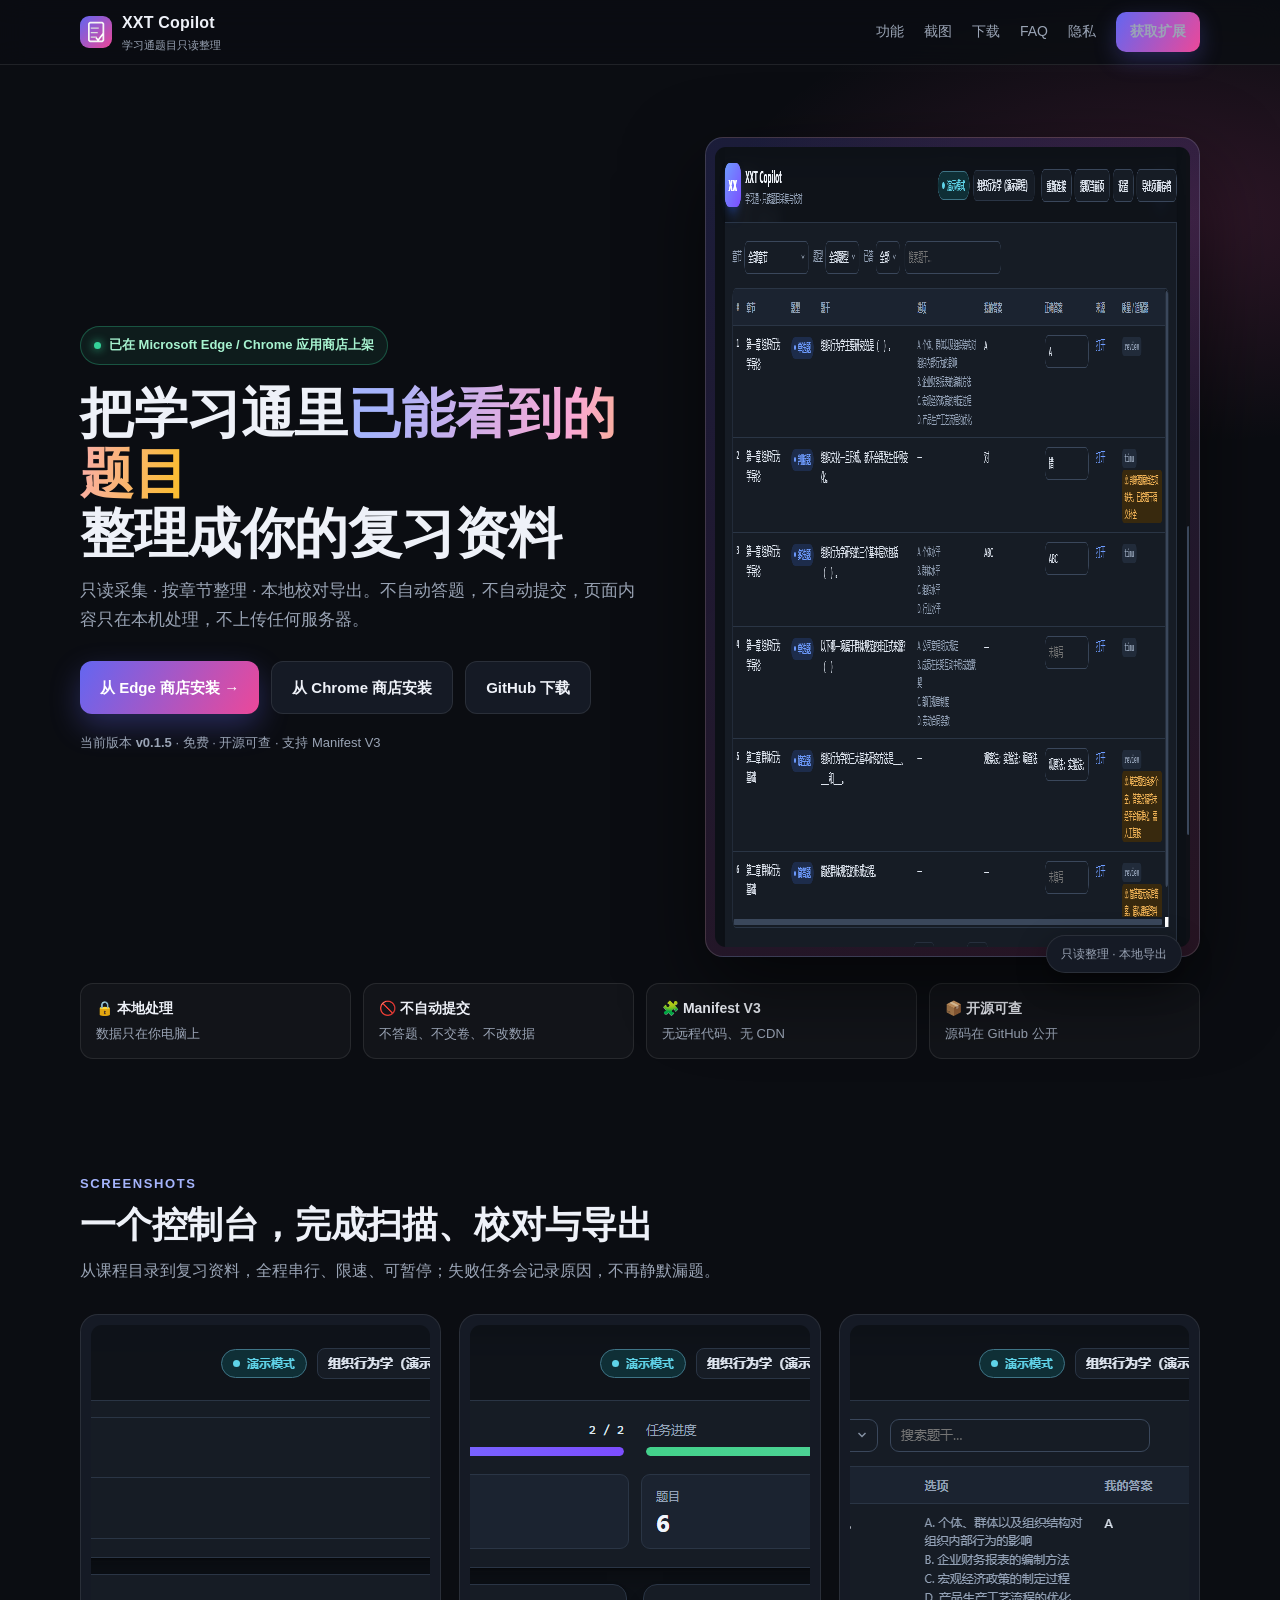
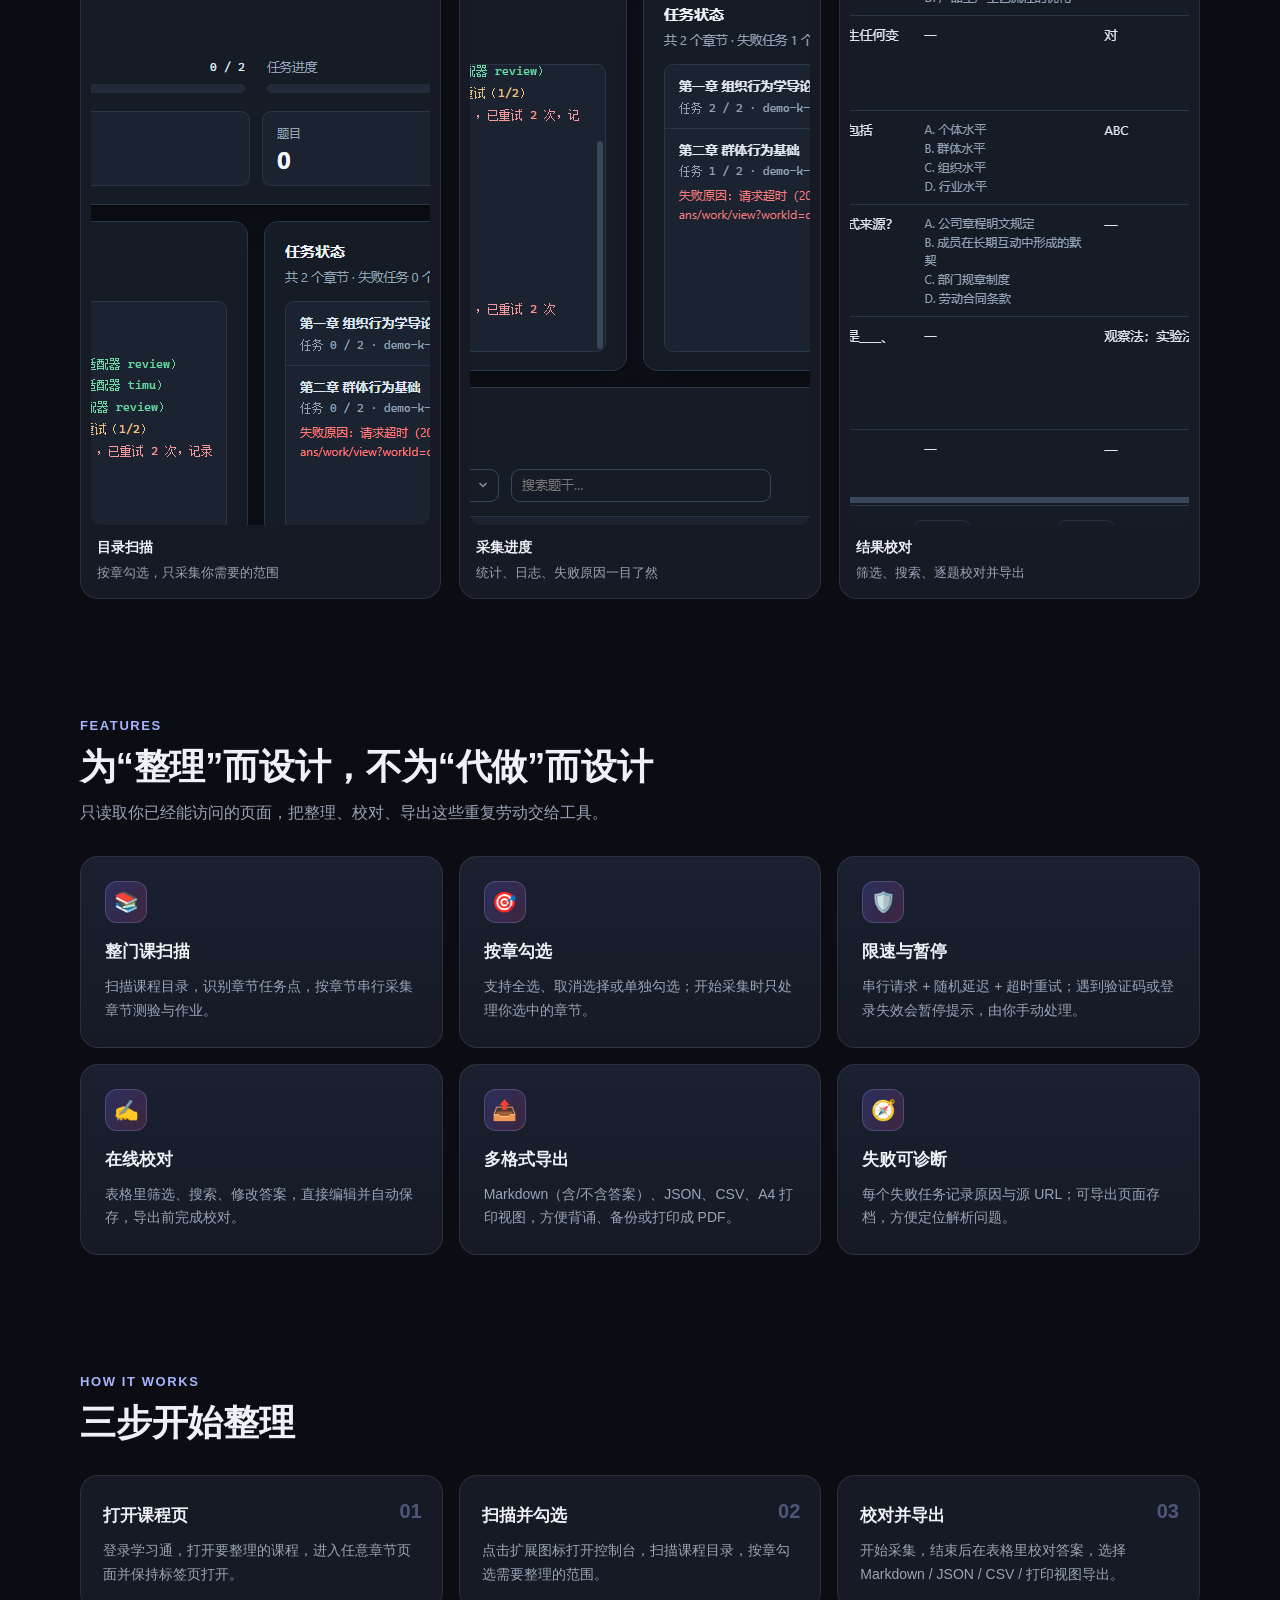
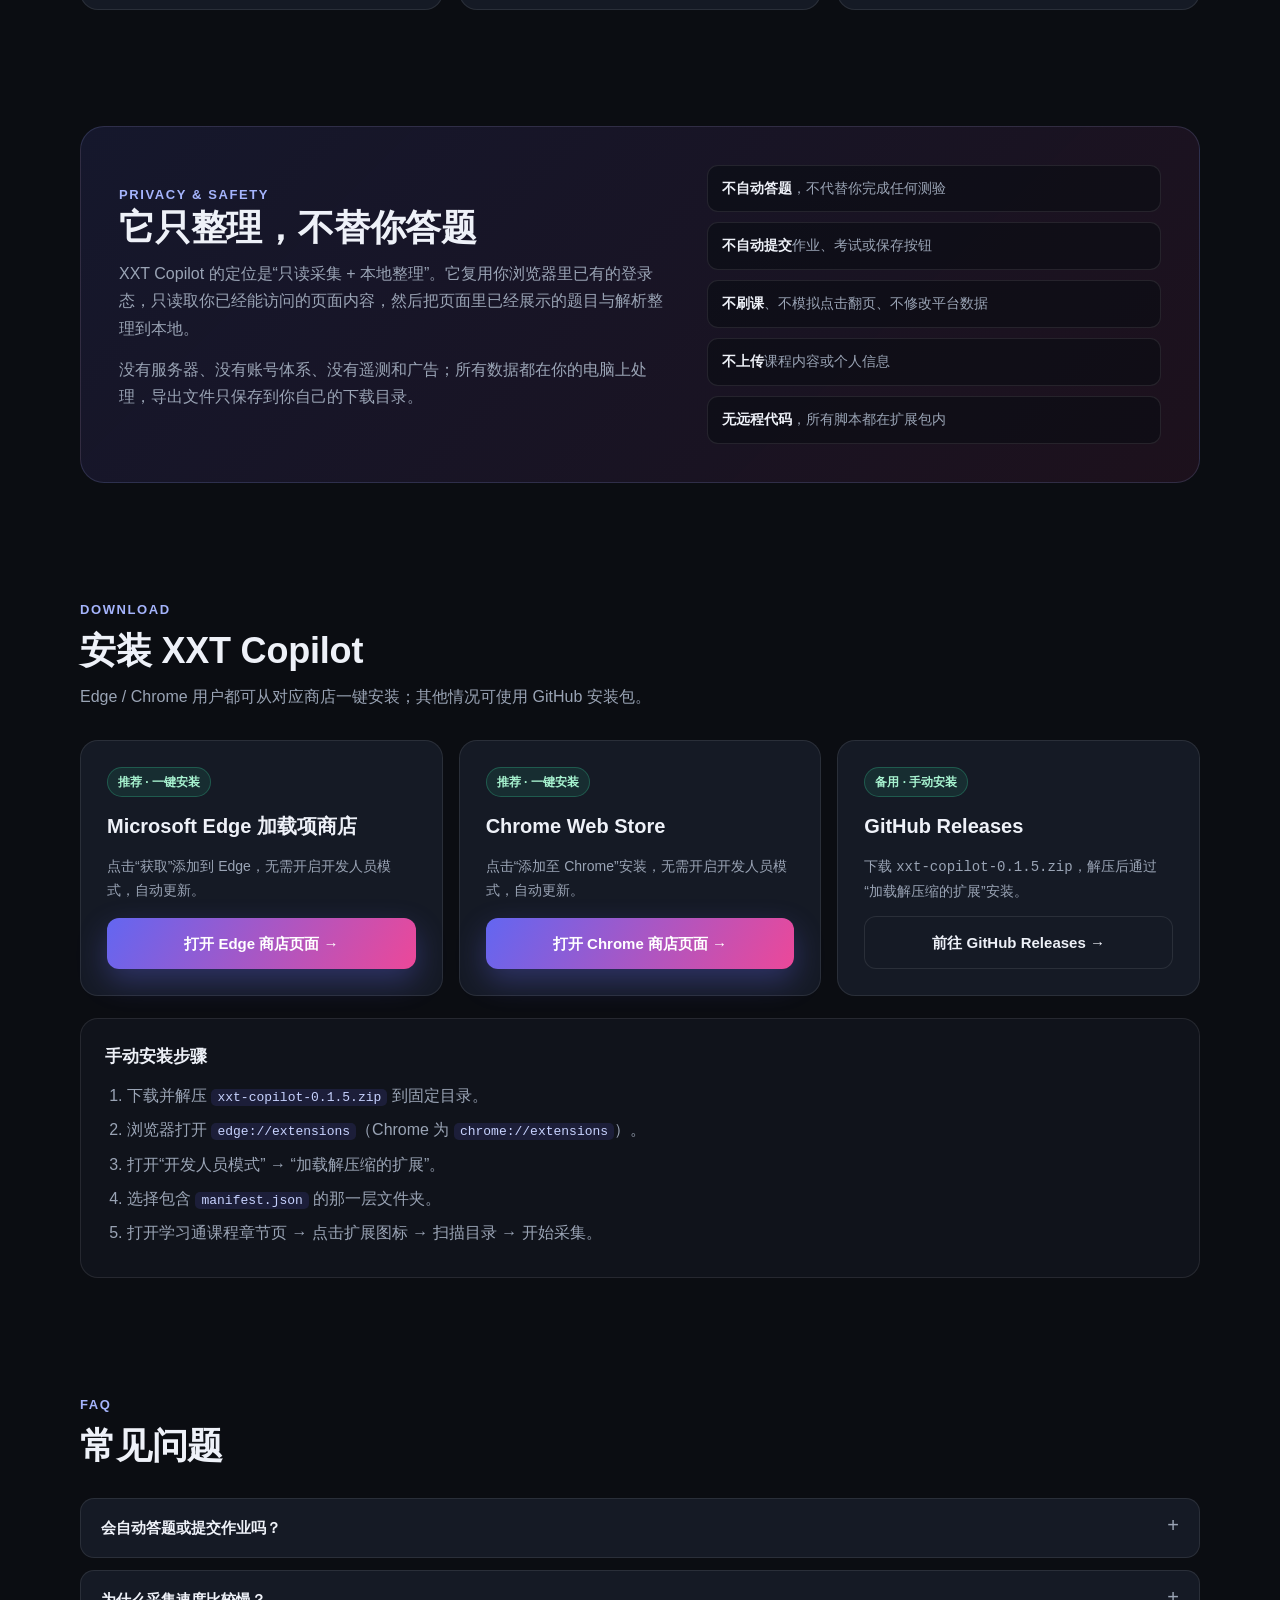
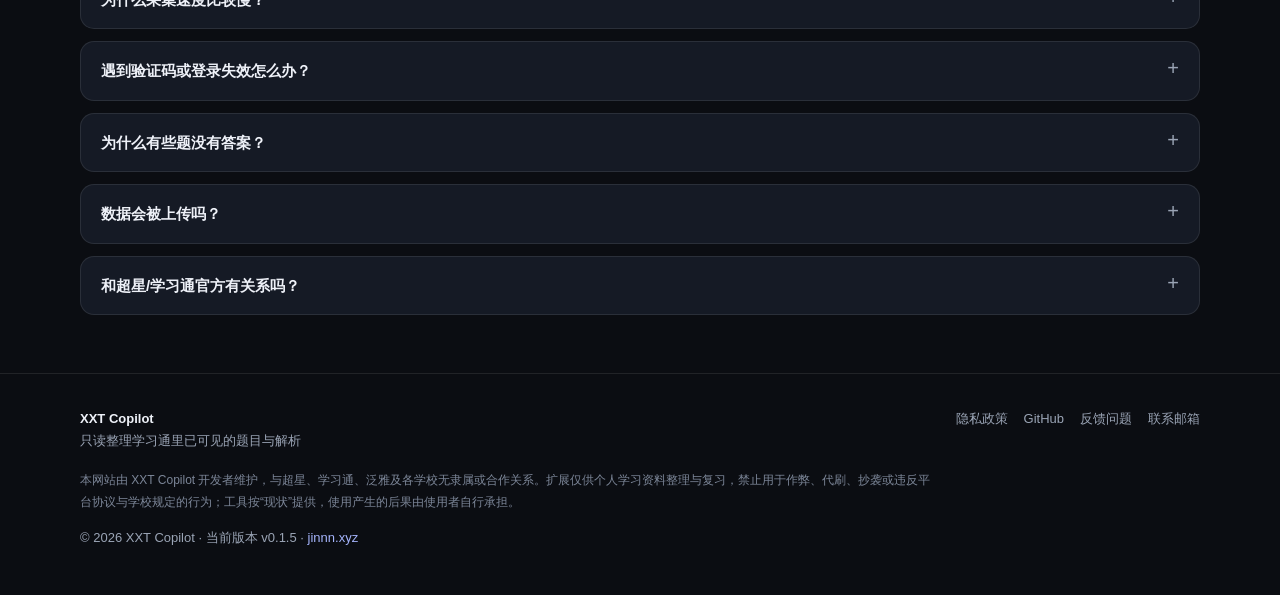
==== commit b0f668ff: "docs: add Chrome Web Store listing links and badge" ====
--- a/docs/index.html
+++ b/docs/index.html
@@ -38,11 +38,12 @@
 <header class="hero">
   <div class="wrap hero-grid">
     <div>
-      <span class="pill"><span class="dot"></span> 已在 Microsoft Edge 加载项商店上架</span>
+      <span class="pill"><span class="dot"></span> 已在 Microsoft Edge / Chrome 应用商店上架</span>
       <h1>把学习通里<span class="grad">已能看到的题目</span><br>整理成你的复习资料</h1>
       <p class="lead">只读采集 · 按章节整理 · 本地校对导出。不自动答题，不自动提交，页面内容只在本机处理，不上传任何服务器。</p>
       <div class="hero-actions">
         <a class="btn btn-primary" href="https://microsoftedge.microsoft.com/addons/detail/afapjlkkkkkodlmamfeknfhnlkjaenih" target="_blank" rel="noopener">从 Edge 商店安装 →</a>
+        <a class="btn" href="https://chromewebstore.google.com/detail/maolpkpomgdnmidbiejcogfgecfhhbcj" target="_blank" rel="noopener">从 Chrome 商店安装</a>
         <a class="btn" href="https://github.com/luongthimydieu/xxt-copilot/releases/latest" target="_blank" rel="noopener">GitHub 下载</a>
       </div>
       <p class="hero-note">当前版本 <b>v0.1.5</b> · 免费 · 开源可查 · 支持 Manifest V3</p>
@@ -177,7 +178,7 @@
     <div class="sec-head">
       <div class="eyebrow">Download</div>
       <h2>安装 XXT Copilot</h2>
-      <p>Edge 用户推荐从加载项商店一键安装；Chrome 用户或其他情况可使用 GitHub 安装包。</p>
+      <p>Edge / Chrome 用户都可从对应商店一键安装；其他情况可使用 GitHub 安装包。</p>
     </div>
     <div class="download-grid">
       <div class="dl">
@@ -187,9 +188,15 @@
         <a class="btn btn-primary" href="https://microsoftedge.microsoft.com/addons/detail/afapjlkkkkkodlmamfeknfhnlkjaenih" target="_blank" rel="noopener">打开 Edge 商店页面 →</a>
       </div>
       <div class="dl">
+        <span class="tag">推荐 · 一键安装</span>
+        <h3>Chrome Web Store</h3>
+        <p>点击“添加至 Chrome”安装，无需开启开发人员模式，自动更新。</p>
+        <a class="btn btn-primary" href="https://chromewebstore.google.com/detail/maolpkpomgdnmidbiejcogfgecfhhbcj" target="_blank" rel="noopener">打开 Chrome 商店页面 →</a>
+      </div>
+      <div class="dl">
         <span class="tag">备用 · 手动安装</span>
         <h3>GitHub Releases</h3>
-        <p>下载 <code>xxt-copilot-0.1.5.zip</code>，解压后通过“加载解压缩的扩展”安装；Chrome 用户也可使用。</p>
+        <p>下载 <code>xxt-copilot-0.1.5.zip</code>，解压后通过“加载解压缩的扩展”安装。</p>
         <a class="btn" href="https://github.com/luongthimydieu/xxt-copilot/releases/latest" target="_blank" rel="noopener">前往 GitHub Releases →</a>
       </div>
     </div>
--- a/docs/assets/site.css
+++ b/docs/assets/site.css
@@ -197,7 +197,7 @@
 .checks b { color: var(--text); }
 
 /* ---------- download ---------- */
-.download-grid { display: grid; grid-template-columns: 1fr 1fr; gap: 16px; }
+.download-grid { display: grid; grid-template-columns: repeat(3, 1fr); gap: 16px; }
 .dl {
   background: var(--card); border: 1px solid var(--line); border-radius: var(--radius); padding: 26px;
   display: flex; flex-direction: column; gap: 12px;
